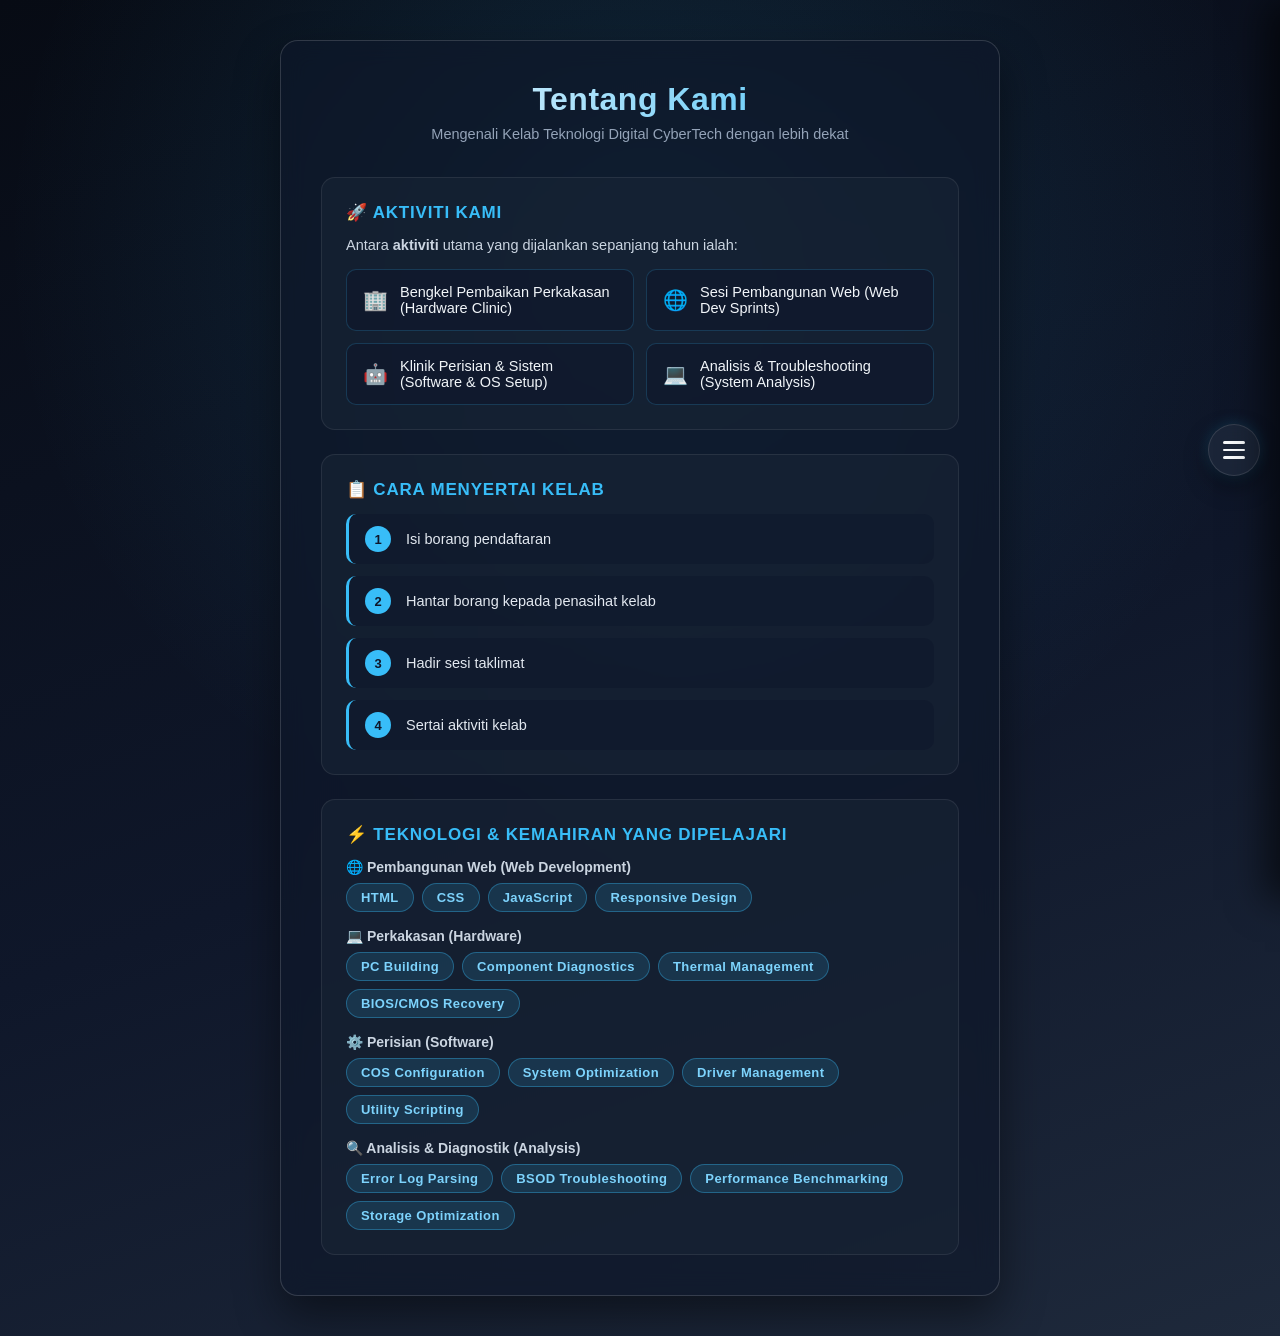
==== about.html @ 149c9549 "index.html" ====
<!DOCTYPE html>
<html lang="ms">
<head>
    <link rel="stylesheet" href="style.css">
    <link rel="stylesheet" href="aboutstyle.css">   
    <meta charset="UTF-8">
    <meta name="viewport" content="width=device-width, initial-scale=1.0">
    <title>Tentang Kami</title>
    <style>
       
    </style>
</head>
<body>

    <button class="sidebar-toggle-btn" id="sidebarToggle" aria-label="Buka Navigasi">
        <span class="hamburger-bar bar1"></span>
        <span class="hamburger-bar bar2"></span>
        <span class="hamburger-bar bar3"></span>
    </button>

    <!-- Backdrop Overlay -->
    <div class="sidebar-backdrop" id="sidebarBackdrop"></div>

    <!-- Off-Canvas Sidebar Drawer -->
    <aside class="sidebar-drawer" id="sidebarDrawer" aria-hidden="true">
        <div class="drawer-header">
            <div>
                <div class="brand-title">Kelab Teknologi Digital</div>
                <div class="brand-subtitle">Menu Navigasi</div>
            </div>
            <button class="close-btn" id="sidebarClose" aria-label="Tutup Menu">
                <svg width="18" height="18" viewBox="0 0 24 24" fill="none" stroke="currentColor" stroke-width="2.5" stroke-linecap="round" stroke-linejoin="round">
                    <line x1="18" y1="6" x2="6" y2="18"></line>
                    <line x1="6" y1="6" x2="18" y2="18"></line>
                </svg>
            </button>
        </div>

        <nav>
            <ul class="nav-list">
                <li>
                    <a href="kelab.html" class="nav-link active">
                        <svg viewBox="0 0 24 24"><path d="M10 20v-6h4v6h5v-8h3L12 3 2 12h3v8z"/></svg>
                        <span>Laman Utama</span>
                    </a>
                </li>
                <li>
                    <a href="about.html" class="nav-link">
                        <svg viewBox="0 0 24 24"><path d="M12 2C6.48 2 2 6.48 2 12s4.48 10 10 10 10-4.48 10-10S17.52 2 12 2zm1 15h-2v-6h2v6zm0-8h-2V7h2v2z"/></svg>
                        <span>Tentang Kami</span>
                    </a>
                </li>
                <li>
                    <a href="project.html" class="nav-link">
                        <svg viewBox="0 0 24 24"><path d="M22.7 19l-9.1-9.1c.9-2.3.4-5-1.5-6.9-2-2-5-2.4-7.4-1.3L9 6 6 9 1.6 4.7C.4 7.1.9 10.1 2.9 12.1c1.9 1.9 4.6 2.4 6.9 1.5l9.1 9.1c.4.4 1 .4 1.4 0l2.4-2.4c.4-.4.4-1 0-1.3z"/></svg>
                        <span>Project</span>
                    </a>
                </li>
                <li>
                    <a href="pendaftaran.html" class="nav-link">
                        <svg viewBox="0 0 24 24"><path d="M20 6h-4V4c0-1.11-.89-2-2-2h-4c-1.11 0-2 .89-2 2v2H4c-1.11 0-1.99.89-1.99 2L2 19c0 1.11.89 2 2 2h16c1.11 0 2-.89 2-2V8c0-1.11-.89-2-2-2zm-6 0h-4V4h4v2z"/></svg>
                        <span>pendaftaran</span>
                    </a>
                </li>
                <li>
                    <a href="service.html" class="nav-link">
                        <svg viewBox="0 0 24 24"><path d="M20 4H4c-1.1 0-1.99.9-1.99 2L2 18c0 1.1.9 2 2 2h16c1.1 0 2-.9 2-2V6c0-1.1-.9-2-2-2zm0 4l-8 5-8-5V6l8 5 8-5v2z"/></svg>
                        <span>Hubungi Kami</span>
                    </a>
                </li>
            </ul>
        </nav>

        <div class="drawer-footer">
            &copy; 2026 Kelab Teknologi Digital
        </div>
    </aside>

    
    <div class="about-container">
        <div class="page-header">
            <h1>Tentang Kami</h1>
            <p>Mengenali Kelab Teknologi Digital CyberTech dengan lebih dekat</p>
        </div>

        <!-- Section 1: Aktiviti Kami -->
        <div class="section-box">
            <h3 class="section-title">🚀 Aktiviti Kami</h3>
            <p class="section-intro">Antara <strong>aktiviti</strong> utama yang dijalankan sepanjang tahun ialah:</p>
            
            <div class="activity-grid">
                <div class="activity-card">
                    <span class="activity-icon">🏢</span>
                    <span>Bengkel Pembaikan Perkakasan (Hardware Clinic)</span>
                </div>
                <div class="activity-card">
                    <span class="activity-icon">🌐</span>
                    <span>Sesi Pembangunan Web (Web Dev Sprints)</span>
                </div>
                <div class="activity-card">
                    <span class="activity-icon">🤖</span>
                    <span>Klinik Perisian & Sistem (Software & OS Setup)</span>
                </div>
                <div class="activity-card">
                    <span class="activity-icon">💻</span>
                    <span>Analisis & Troubleshooting (System Analysis)</span>
                </div>
            </div>
        </div>

        <!-- Section 2: Cara Menyertai Kelab -->
        <div class="section-box">
            <h3 class="section-title">📋 Cara Menyertai Kelab</h3>
            <div class="steps-list">
                <div class="step-item">
                    <span class="step-number">1</span>
                    <span class="step-text">Isi borang pendaftaran</span>
                </div>
                <div class="step-item">
                    <span class="step-number">2</span>
                    <span class="step-text">Hantar borang kepada penasihat kelab</span>
                </div>
                <div class="step-item">
                    <span class="step-number">3</span>
                    <span class="step-text">Hadir sesi taklimat</span>
                </div>
                <div class="step-item">
                    <span class="step-number">4</span>
                    <span class="step-text">Sertai aktiviti kelab</span>
                </div>
            </div>
        </div>

        <!-- Section 3: Teknologi Yang Dipelajari -->
        <div class="section-box" style="margin-bottom: 0;">
            <h3 class="section-title">⚡ Teknologi & Kemahiran Yang Dipelajari</h3>
            
            <div class="tech-group">
                <span class="tech-category-label">🌐 Pembangunan Web (Web Development)</span>
                <div class="tech-pills">
                    <span class="pill">HTML</span>
                    <span class="pill">CSS</span>
                    <span class="pill">JavaScript</span>
                    <span class="pill">Responsive Design</span>
                </div>
            </div>

            <div class="tech-group">
                <span class="tech-category-label">💻 Perkakasan (Hardware)</span>
                <div class="tech-pills">
                    <span class="pill">PC Building</span>
                    <span class="pill">Component Diagnostics</span>
                    <span class="pill">Thermal Management</span>
                    <span class="pill">BIOS/CMOS Recovery</span>
                </div>
            </div>

            <div class="tech-group">
                <span class="tech-category-label">⚙️ Perisian (Software)</span>
                <div class="tech-pills">
                    <span class="pill">COS Configuration</span>
                    <span class="pill">System Optimization</span>
                    <span class="pill">Driver Management</span>
                    <span class="pill">Utility Scripting</span>

                </div>
            </div>

            <div class="tech-group">
                <span class="tech-category-label">🔍 Analisis & Diagnostik (Analysis)</span>
                <div class="tech-pills">
                    <span class="pill">Error Log Parsing</span>
                    <span class="pill">BSOD Troubleshooting</span>
                    <span class="pill">Performance Benchmarking</span>
                    <span class="pill">Storage Optimization</span>
                </div>
            </div>
        </div>
    </div>

    <!-- JavaScript for Sidebar Toggle -->
    <script>
        function toggleSidebar() {
            const sidebar = document.getElementById('mySidebar');
            sidebar.classList.toggle('active');
        }
         // DOM Elements
        const toggleBtn = document.getElementById('sidebarToggle');
        const closeBtn = document.getElementById('sidebarClose');
        const backdrop = document.getElementById('sidebarBackdrop');
        const drawer = document.getElementById('sidebarDrawer');
        const navLinks = document.querySelectorAll('.nav-link');

        // Functions to Open/Close Sidebar
        function openSidebar() {
            drawer.classList.add('active');
            backdrop.classList.add('active');
            toggleBtn.classList.add('active');
            drawer.setAttribute('aria-hidden', 'false');
        }

        function closeSidebar() {
            drawer.classList.remove('active');
            backdrop.classList.remove('active');
            toggleBtn.classList.remove('active');
            drawer.setAttribute('aria-hidden', 'true');
        }

        // Toggle Event
        toggleBtn.addEventListener('click', () => {
            if (drawer.classList.contains('active')) {
                closeSidebar();
            } else {
                openSidebar();
            }
        });

        // Close on 'X' Button and Backdrop Click
        closeBtn.addEventListener('click', closeSidebar);
        backdrop.addEventListener('click', closeSidebar);

        // Close on Escape Key Press
        document.addEventListener('keydown', (e) => {
            if (e.key === 'Escape' && drawer.classList.contains('active')) {
                closeSidebar();
            }
        });

        // Set Active Nav Link on Click & Auto Close Drawer
        navLinks.forEach(link => {
            link.addEventListener('click', function() {
                navLinks.forEach(l => l.classList.remove('active'));
                this.classList.add('active');
                closeSidebar();
            });
        });

    </script>

</body>
</html>
---- style.css ----
/* Modern CSS Reset & Design Tokens */
        :root {
            --bg-dark: #0f172a;
            --bg-card: #1e293b;
            --accent-blue: #38bdf8;
            --text-light: #f8fafc;
            --text-muted: #94a3b8;
            --border-glass: rgba(255, 255, 255, 0.12);
        }

        * {
            box-sizing: border-box;
            margin: 0;
            padding: 0;
        }

        body {
            font-family: 'Segoe UI', system-ui, -apple-system, sans-serif;
            background: linear-gradient(135deg, var(--bg-dark), #1e1e38, var(--bg-dark));
            color: var(--text-light);
            min-height: 100vh;
            display: flex;
            align-items: center;
            justify-content: center;
            overflow-x: hidden;
        }

        /* Floating Fixed Toggle Button on Right Edge */
        .sidebar-toggle-btn {
            position: fixed;
            top: 50%;
            right: 20px;
            transform: translateY(-50%);
            width: 52px;
            height: 52px;
            background: rgba(30, 41, 59, 0.85);
            border: 1px solid var(--border-glass);
            border-radius: 50%;
            display: flex;
            flex-direction: column;
            justify-content: center;
            align-items: center;
            gap: 5px;
            cursor: pointer;
            z-index: 999;
            backdrop-filter: blur(10px);
            -webkit-backdrop-filter: blur(10px);
            box-shadow: 0 10px 25px rgba(0, 0, 0, 0.4), 0 0 15px rgba(56, 189, 248, 0.2);
            transition: all 0.3s cubic-bezier(0.34, 1.56, 0.64, 1);
        }

        .sidebar-toggle-btn:hover {
            border-color: var(--accent-blue);
            transform: translateY(-50%) scale(1.1);
            box-shadow: 0 12px 30px rgba(0, 0, 0, 0.5), 0 0 20px rgba(56, 189, 248, 0.4);
        }

        .hamburger-bar {
            width: 22px;
            height: 2.5px;
            background-color: var(--text-light);
            border-radius: 2px;
            transition: all 0.3s ease;
        }

        /* Hamburger Morphing Animation when Open */
        .sidebar-toggle-btn.active .bar1 {
            transform: translateY(7.5px) rotate(45deg);
            background-color: var(--accent-blue);
        }
        .sidebar-toggle-btn.active .bar2 {
            opacity: 0;
            transform: translateX(-10px);
        }
        .sidebar-toggle-btn.active .bar3 {
            transform: translateY(-7.5px) rotate(-45deg);
            background-color: var(--accent-blue);
        }

        /* Dark Backdrop Overlay */
        .sidebar-backdrop {
            position: fixed;
            inset: 0;
            background: rgba(15, 23, 42, 0.65);
            backdrop-filter: blur(5px);
            -webkit-backdrop-filter: blur(5px);
            opacity: 0;
            visibility: hidden;
            transition: opacity 0.4s ease, visibility 0.4s ease;
            z-index: 1000;
        }

        .sidebar-backdrop.active {
            opacity: 1;
            visibility: visible;
        }

        /* Slide-Out Off-Canvas Drawer */
        .sidebar-drawer {
            position: fixed;
            top: 0;
            right: 0;
            width: 320px;
            max-width: 85vw;
            height: 100vh;
            background: rgba(30, 41, 59, 0.92);
            border-left: 1px solid var(--border-glass);
            box-shadow: -15px 0 35px rgba(0, 0, 0, 0.6);
            backdrop-filter: blur(16px);
            -webkit-backdrop-filter: blur(16px);
            transform: translateX(100%);
            transition: transform 0.4s cubic-bezier(0.25, 1, 0.5, 1);
            z-index: 1010;
            display: flex;
            flex-direction: column;
            padding: 30px 24px;
        }

        .sidebar-drawer.active {
            transform: translateX(0);
        }

        /* Drawer Header */
        .drawer-header {
            display: flex;
            align-items: center;
            justify-content: space-between;
            padding-bottom: 20px;
            border-bottom: 1px solid var(--border-glass);
            margin-bottom: 30px;
        }

        .brand-title {
            font-size: 1.15rem;
            font-weight: 700;
            color: var(--accent-blue);
            letter-spacing: 0.5px;
        }

        .brand-subtitle {
            font-size: 0.75rem;
            color: var(--text-muted);
            margin-top: 2px;
        }

        /* Close Button ('X') */
        .close-btn {
            background: rgba(255, 255, 255, 0.05);
            border: 1px solid var(--border-glass);
            color: var(--text-muted);
            width: 36px;
            height: 36px;
            border-radius: 10px;
            display: flex;
            align-items: center;
            justify-content: center;
            cursor: pointer;
            transition: all 0.25s ease;
        }

        .close-btn:hover {
            background: rgba(239, 68, 68, 0.15);
            border-color: rgba(239, 68, 68, 0.4);
            color: #ef4444;
            transform: rotate(90deg);
        }

        /* Nav List */
        .nav-list {
            list-style: none;
            display: flex;
            flex-direction: column;
            gap: 10px;
        }

        .nav-link {
            display: flex;
            align-items: center;
            gap: 14px;
            padding: 14px 16px;
            color: var(--text-light);
            text-decoration: none;
            font-size: 0.95rem;
            font-weight: 600;
            border-radius: 12px;
            border: 1px solid transparent;
            background: rgba(255, 255, 255, 0.02);
            transition: all 0.25s ease;
        }

        .nav-link svg {
            width: 20px;
            height: 20px;
            fill: var(--text-muted);
            transition: fill 0.25s ease, transform 0.25s ease;
        }

        .nav-link:hover, .nav-link.active {
            background: rgba(56, 189, 248, 0.12);
            border-color: rgba(56, 189, 248, 0.3);
            color: var(--accent-blue);
            transform: translateX(-4px);
        }

        .nav-link:hover svg, .nav-link.active svg {
            fill: var(--accent-blue);
            transform: scale(1.1);
        }

        /* Drawer Footer */
        .drawer-footer {
            margin-top: auto;
            padding-top: 20px;
            border-top: 1px solid var(--border-glass);
            font-size: 0.75rem;
            color: var(--text-muted);
            text-align: center;
        }
        /* Body styling */
        body {
            background: linear-gradient(135deg, #0f172a, #475569);
            min-height: 100vh;
            margin: 0;
            padding: 40px 20px;
            display: flex;
            flex-direction: column;
            justify-content: center;
            align-items: center;
            color: #f8fafc;
            font-family: Arial, sans-serif;
        }

        /* Form container */
        .form-container {
            width: 100%;
            max-width: 550px;
            background: rgba(15, 23, 42, 0.4);
            padding: 35px;
            border-radius: 8px;
            border: 1px solid rgba(255, 255, 255, 0.15);
            box-shadow: 0 10px 30px rgba(0, 0, 0, 0.3);
        }

        h2 {
            text-align: center;
            margin-top: 0;
            margin-bottom: 25px;
        }

        /* Form rows */
        .form-group {
            display: flex;
            align-items: center;
            margin-bottom: 12px; /* Close spacing */
        }

        .form-group label {
            width: 140px;
            font-weight: bold;
            flex-shrink: 0;
        }

        .form-group input[type="text"],
        .form-group input[type="email"],
        .form-group input[type="password"],
        .form-group select,
        .form-group textarea {
            flex: 1;
            width: 100%;
            background-color: transparent !important;
            color: white;
            border: 1px solid rgba(255, 255, 255, 0.5);
            border-radius: 4px;
            padding: 10px;
            box-sizing: border-box;
        }

        select option {
            background-color: #0f172a;
            color: white;
        }

        ::placeholder {
            color: #cbd5e1;
            opacity: 0.8;
        }

        /* Form buttons */
        .form-buttons {
            display: flex;
            gap: 12px;
            margin-left: 140px;
            margin-top: 25px;
        }

        .form-buttons input {
            background-color: transparent;
            color: white;
            border: 1px solid rgba(255, 255, 255, 0.5);
            padding: 8px 20px;
            border-radius: 4px;
            cursor: pointer;
            font-weight: bold;
            transition: background 0.3s ease;
        }

        .form-buttons input:hover {
            background-color: rgba(255, 255, 255, 0.2);
        }

        html, body {
            min-height: 100vh;
            background:
                radial-gradient(circle at 50% 18%, rgba(56, 189, 248, 0.14), transparent 50%),
                linear-gradient(160deg, #070b14 0%, #0f172a 55%, #1e293b 100%);
        }
---- aboutstyle.css ----
body {
            /* Transitions from dark blue (#0f172a) to a sleek gray (#475569) at a 135-degree angle */
            background: linear-gradient(135deg, #0f172a, #475569);
            
            /* Makes sure the gradient covers the entire browser window height and centers content */
            min-height: 100vh;
            margin: 0;
            padding: 40px 20px;
            display: flex;
            flex-direction: column;
            justify-content: center;
            align-items: center;
            
            /* Light text color */
            color: #f8fafc;
            font-family: Arial, sans-serif;
        }
        :root {
            --bg-dark: #0f172a;
            --bg-card: #1e293b;
            --accent-blue: #38bdf8;
            --text-light: #f8fafc;
            --text-muted: #94a3b8;
            --border-glass: rgba(255, 255, 255, 0.12);
        }
        
    * {
            box-sizing: border-box;
        }

        body {
            background: linear-gradient(135deg, #0f172a, #334155);
            min-height: 100vh;
            margin: 0;
            padding: 40px 20px;
            display: flex;
            flex-direction: column;
            align-items: center;
            color: #f8fafc;
            font-family: 'Segoe UI', Arial, sans-serif;
        }

        /* Main Glass Container */
        .about-container {
            width: 100%;
            max-width: 720px;
            background: rgba(15, 23, 42, 0.65);
            padding: 40px;
            border-radius: 18px;
            border: 1px solid rgba(255, 255, 255, 0.15);
            box-shadow: 0 20px 45px rgba(0, 0, 0, 0.45);
            backdrop-filter: blur(12px);
        }

        /* Page Header with Gradient Text */
        .page-header {
            text-align: center;
            margin-bottom: 35px;
        }

        .page-header h1 {
            font-size: 32px;
            margin: 0 0 8px 0;
            background: linear-gradient(90deg, #f8fafc, #38bdf8);
            -webkit-background-clip: text;
            -webkit-text-fill-color: transparent;
            letter-spacing: 0.5px;
        }

        .page-header p {
            color: #94a3b8;
            font-size: 14.5px;
            margin: 0;
        }

        /* Section Boxes */
        .section-box {
            background: rgba(30, 41, 59, 0.45);
            border: 1px solid rgba(255, 255, 255, 0.08);
            border-radius: 14px;
            padding: 24px;
            margin-bottom: 24px;
            transition: transform 0.25s ease, border-color 0.25s ease;
        }

        .section-box:hover {
            border-color: rgba(56, 189, 248, 0.35);
            transform: translateY(-2px);
        }

        .section-title {
            display: flex;
            align-items: center;
            gap: 10px;
            color: #38bdf8;
            font-size: 17px;
            font-weight: 700;
            letter-spacing: 0.8px;
            margin: 0 0 14px 0;
            text-transform: uppercase;
        }

        .section-intro {
            color: #cbd5e1;
            font-size: 14.5px;
            margin: 0 0 16px 0;
        }

        /* 1. Activity Grid Cards */
        .activity-grid {
            display: grid;
            grid-template-columns: repeat(2, 1fr);
            gap: 12px;
        }

        .activity-card {
            background: rgba(15, 23, 42, 0.6);
            border: 1px solid rgba(56, 189, 248, 0.2);
            border-radius: 10px;
            padding: 14px 16px;
            display: flex;
            align-items: center;
            gap: 12px;
            font-size: 14.5px;
            color: #f1f5f9;
            transition: all 0.2s ease;
        }

        .activity-card:hover {
            background: rgba(56, 189, 248, 0.12);
            border-color: #38bdf8;
        }

        .activity-icon {
            font-size: 20px;
        }

        /* 2. Step-by-Step Join Timeline */
        .steps-list {
            display: flex;
            flex-direction: column;
            gap: 12px;
        }

        .step-item {
            display: flex;
            align-items: center;
            gap: 15px;
            background: rgba(15, 23, 42, 0.5);
            padding: 12px 16px;
            border-radius: 10px;
            border-left: 3px solid #38bdf8;
        }

        .step-number {
            background: #38bdf8;
            color: #0f172a;
            font-weight: 800;
            font-size: 13px;
            width: 26px;
            height: 26px;
            border-radius: 50%;
            display: flex;
            align-items: center;
            justify-content: center;
            flex-shrink: 0;
        }

        .step-text {
            font-size: 14.5px;
            color: #e2e8f0;
        }

        /* 3. Tech Stack Categories & Pills */
        .tech-group {
            margin-bottom: 16px;
        }

        .tech-group:last-child {
            margin-bottom: 0;
        }

        .tech-category-label {
            font-size: 14px;
            font-weight: 600;
            color: #cbd5e1;
            margin-bottom: 8px;
            display: block;
        }

        .tech-pills {
            display: flex;
            flex-wrap: wrap;
            gap: 8px;
        }

        .pill {
            background: rgba(56, 189, 248, 0.14);
            color: #7dd3fc;
            border: 1px solid rgba(56, 189, 248, 0.35);
            padding: 6px 14px;
            border-radius: 20px;
            font-size: 13px;
            font-weight: 600;
            letter-spacing: 0.4px;
            transition: all 0.2s ease;
        }

        .pill:hover {
            background: #38bdf8;
            color: #0f172a;
            box-shadow: 0 0 12px rgba(56, 189, 248, 0.5);
        }

        /* Responsive Mobile View */
        @media (max-width: 600px) {
            .activity-grid {
                grid-template-columns: 1fr;
            }
            .about-container {
                padding: 25px 18px;
            }
        }

        html, body {
            min-height: 100vh;
            background:
                radial-gradient(circle at 50% 18%, rgba(56, 189, 248, 0.14), transparent 50%),
                linear-gradient(160deg, #070b14 0%, #0f172a 55%, #1e293b 100%);
        }
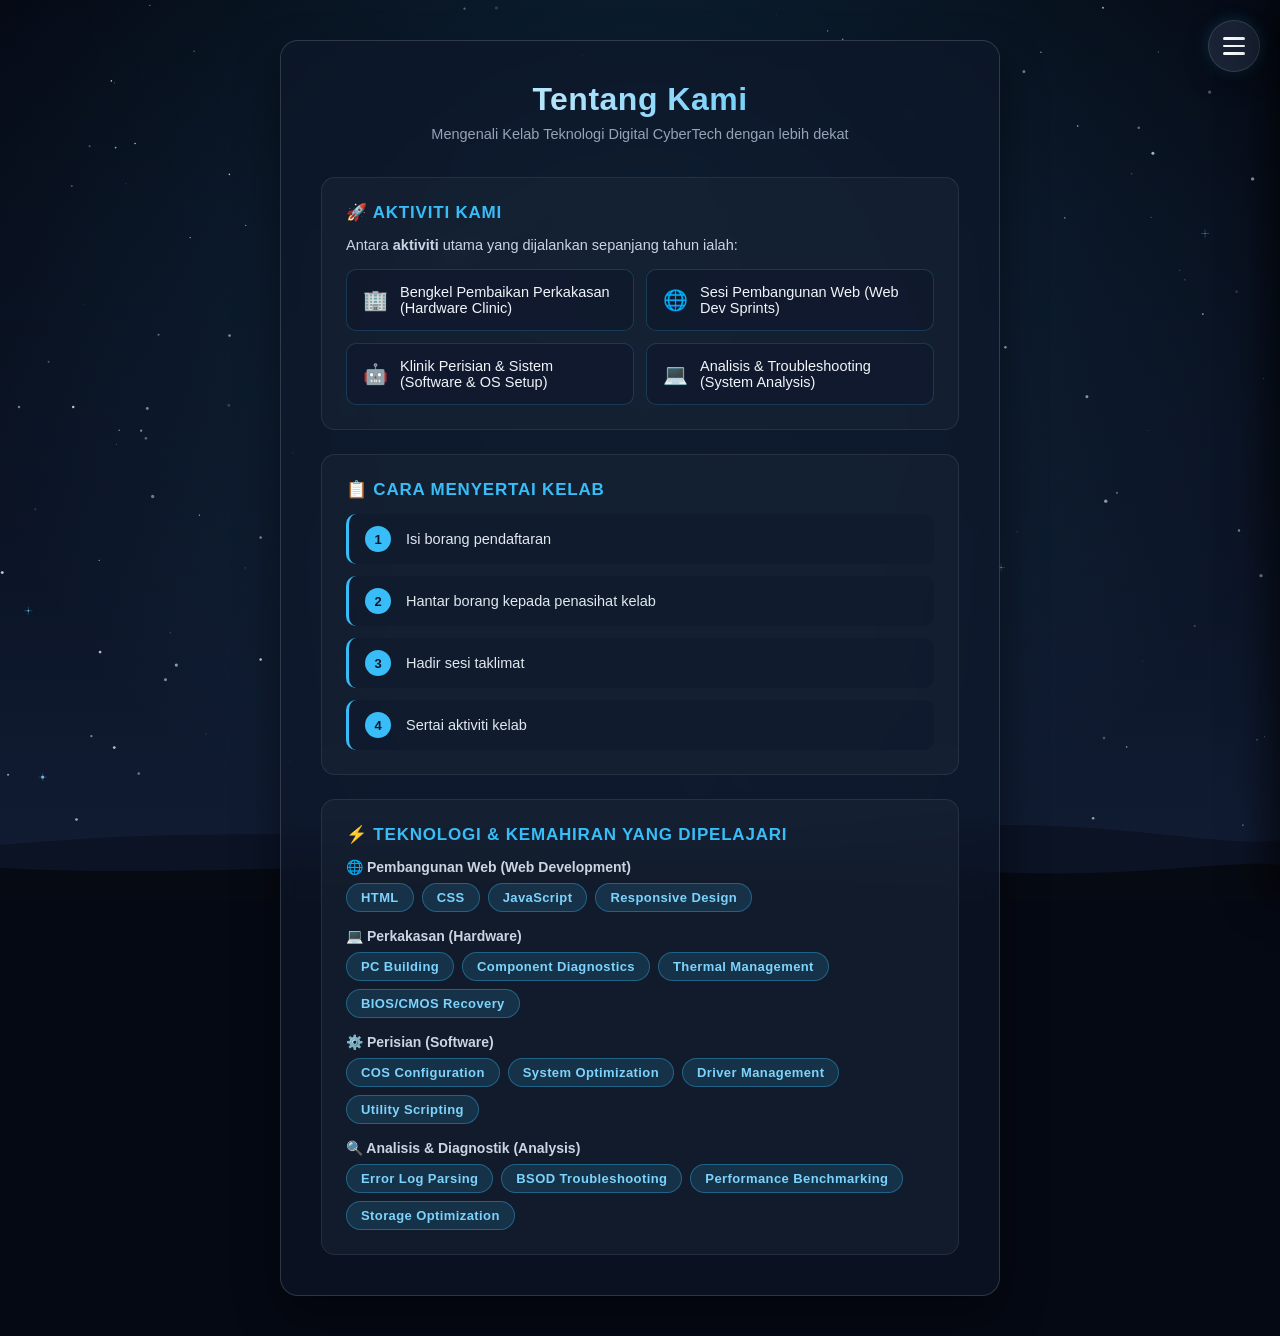
==== commit 46955579: "index.html" ====
--- a/about.html
+++ b/about.html
@@ -3,6 +3,7 @@
 <head>
     <link rel="stylesheet" href="style.css">
     <link rel="stylesheet" href="aboutstyle.css">   
+    <link rel="stylesheet" href="starfield.css">
     <meta charset="UTF-8">
     <meta name="viewport" content="width=device-width, initial-scale=1.0">
     <title>Tentang Kami</title>
@@ -11,6 +12,8 @@
     </style>
 </head>
 <body>
+
+    <canvas id="starfieldCanvas" aria-hidden="true"></canvas>
 
     <button class="sidebar-toggle-btn" id="sidebarToggle" aria-label="Buka Navigasi">
         <span class="hamburger-bar bar1"></span>
@@ -236,6 +239,7 @@
         });
 
     </script>
+    <script src="starfield.js"></script>
 
 </body>
 </html>
--- a/style.css
+++ b/style.css
@@ -28,9 +28,9 @@
         /* Floating Fixed Toggle Button on Right Edge */
         .sidebar-toggle-btn {
             position: fixed;
-            top: 50%;
+            top: 20px;
             right: 20px;
-            transform: translateY(-50%);
+            transform: none;
             width: 52px;
             height: 52px;
             background: rgba(30, 41, 59, 0.85);
@@ -51,7 +51,7 @@
 
         .sidebar-toggle-btn:hover {
             border-color: var(--accent-blue);
-            transform: translateY(-50%) scale(1.1);
+            transform: scale(1.1);
             box-shadow: 0 12px 30px rgba(0, 0, 0, 0.5), 0 0 20px rgba(56, 189, 248, 0.4);
         }
 
@@ -313,4 +313,47 @@
             background:
                 radial-gradient(circle at 50% 18%, rgba(56, 189, 248, 0.14), transparent 50%),
                 linear-gradient(160deg, #070b14 0%, #0f172a 55%, #1e293b 100%);
+        }
+
+        @media (max-width: 600px) {
+            .sidebar-toggle-btn {
+                right: 14px;
+                top: 14px;
+            }
+
+            .sidebar-toggle-btn:hover {
+                transform: scale(1.08);
+            }
+
+            .sidebar-drawer {
+                width: 320px;
+                max-width: min(85vw, 360px);
+                padding: 24px 18px;
+            }
+
+            .form-container {
+                padding: 24px 18px;
+            }
+
+            .form-group {
+                align-items: stretch;
+                flex-direction: column;
+                gap: 6px;
+            }
+
+            .form-group label {
+                width: auto;
+            }
+
+            .form-buttons {
+                margin-left: 0;
+                justify-content: center;
+            }
+        }
+
+        @media (max-width: 380px) {
+            .sidebar-drawer {
+                width: 100vw;
+                max-width: 100vw;
+            }
         }
--- a/aboutstyle.css
+++ b/aboutstyle.css
@@ -227,4 +227,26 @@
             background:
                 radial-gradient(circle at 50% 18%, rgba(56, 189, 248, 0.14), transparent 50%),
                 linear-gradient(160deg, #070b14 0%, #0f172a 55%, #1e293b 100%);
+        }
+
+        @media (max-width: 420px) {
+            body {
+                padding: 24px 12px;
+            }
+
+            .about-container {
+                padding: 22px 16px;
+            }
+
+            .page-header {
+                margin-bottom: 24px;
+            }
+
+            .page-header h1 {
+                font-size: clamp(24px, 8vw, 32px);
+            }
+
+            .section-box {
+                padding: 18px 14px;
+            }
         }
--- a/starfield.css
+++ b/starfield.css
@@ -0,0 +1,18 @@
+html,
+body {
+    background-color: #050914;
+    background-image: none;
+}
+
+body {
+    isolation: isolate;
+}
+
+#starfieldCanvas {
+    position: fixed;
+    inset: 0;
+    width: 100%;
+    height: 100%;
+    z-index: -1;
+    pointer-events: none;
+}
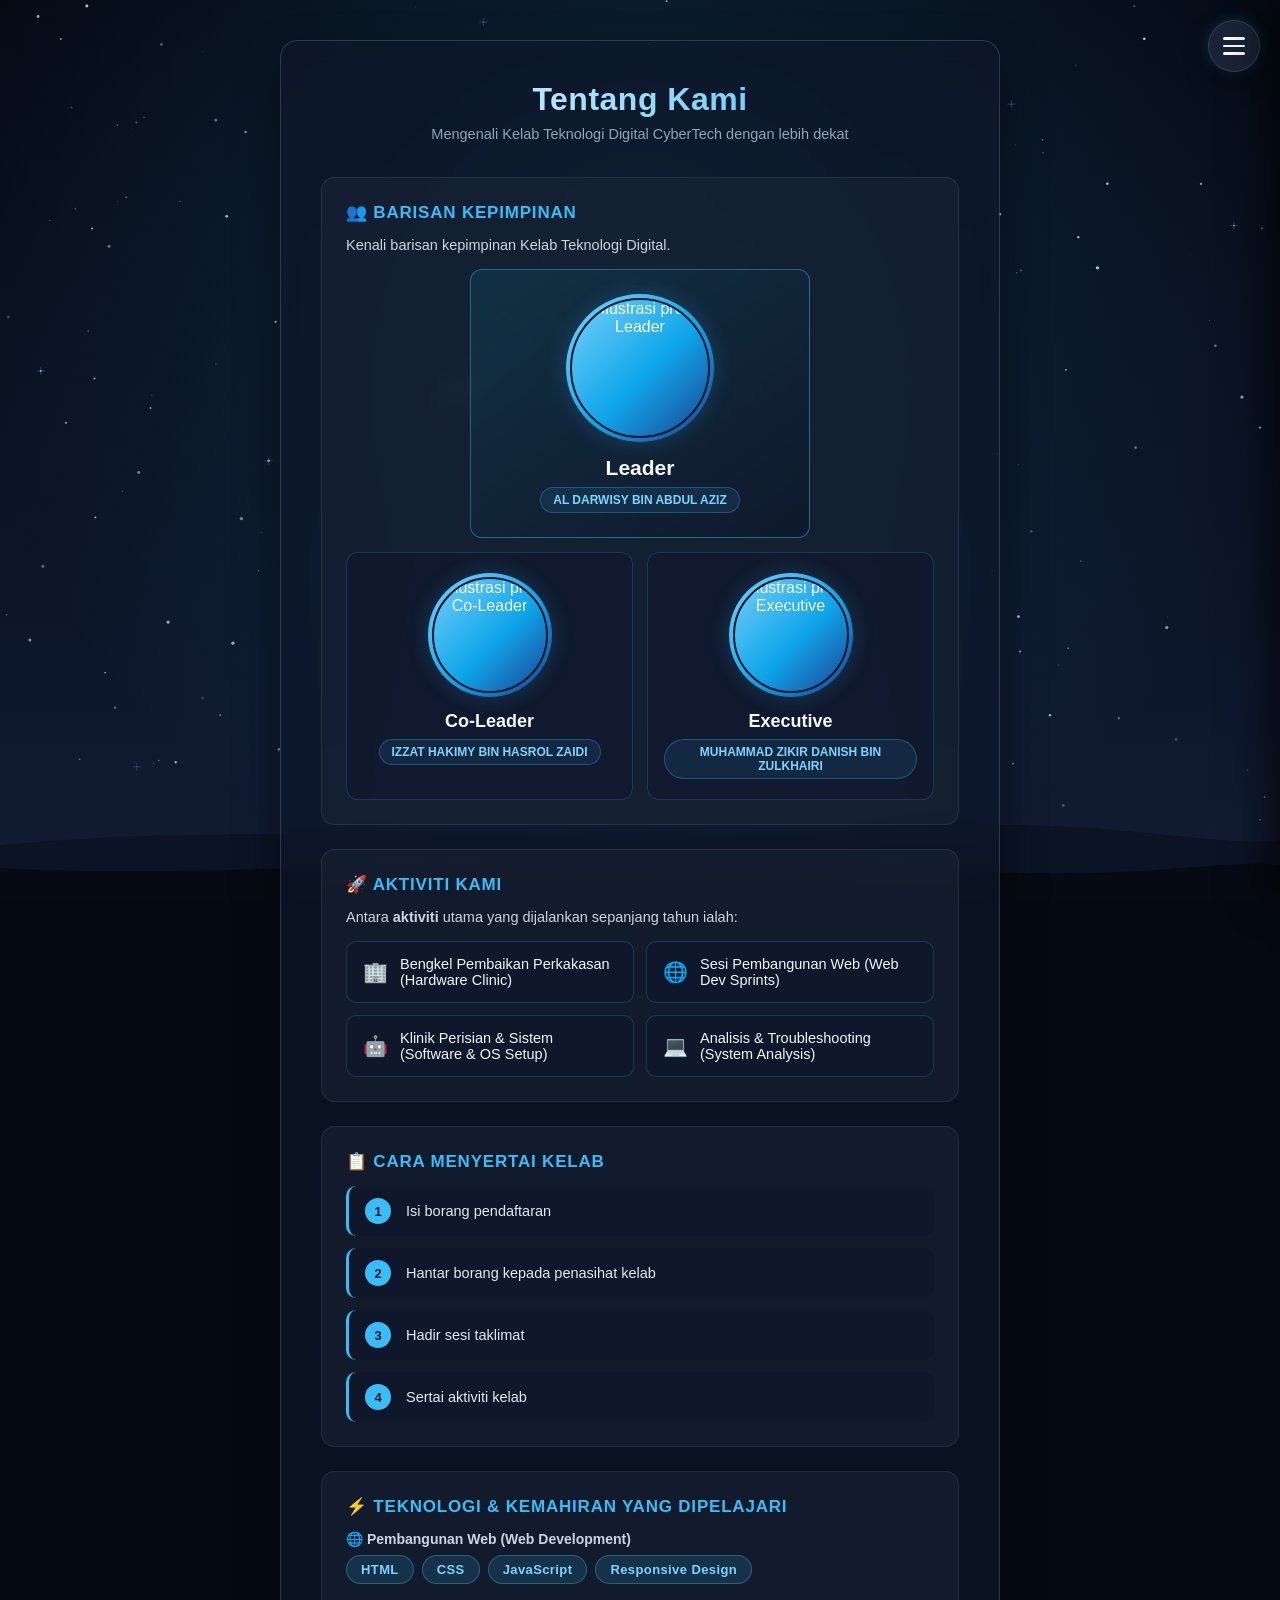
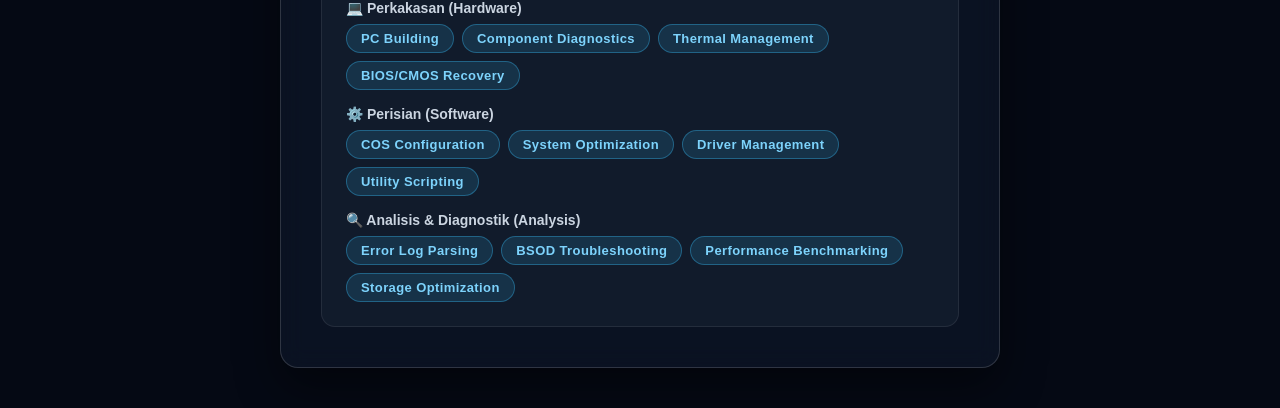
==== commit ebb0dd28: "index.html" ====
--- a/about.html
+++ b/about.html
@@ -86,6 +86,38 @@
             <p>Mengenali Kelab Teknologi Digital CyberTech dengan lebih dekat</p>
         </div>
 
+        <section class="section-box leadership-section" aria-labelledby="leadership-title">
+            <h2 class="section-title" id="leadership-title">👥 Barisan Kepimpinan</h2>
+            <p class="section-intro">Kenali barisan kepimpinan Kelab Teknologi Digital.</p>
+
+            <div class="leadership-layout">
+                <article class="team-card team-card--leader">
+                    <div class="team-photo-frame team-photo-frame--leader">
+                        <img class="team-photo" src="images/Awisy.PNG" alt="Ilustrasi profil Leader">
+                    </div>
+                    <h3 class="team-card-title">Leader</h3>
+                    <span class="team-card-role">AL DARWISY BIN ABDUL AZIZ</span>
+                </article>
+
+                <div class="team-support-grid">
+                    <article class="team-card">
+                        <div class="team-photo-frame">
+                            <img class="team-photo" src="images/member-placeholder.svg" alt="Ilustrasi profil Co-Leader">
+                        </div>
+                        <h3 class="team-card-title">Co-Leader</h3>
+                        <span class="team-card-role">IZZAT HAKIMY BIN HASROL ZAIDI</span>
+                    </article>
+                    <article class="team-card">
+                        <div class="team-photo-frame">
+                            <img class="team-photo" src="images/member-placeholder.svg" alt="Ilustrasi profil Executive">
+                        </div>
+                        <h3 class="team-card-title">Executive</h3>
+                        <span class="team-card-role">MUHAMMAD ZIKIR DANISH BIN ZULKHAIRI</span>
+                    </article>
+                </div>
+            </div>
+        </section>
+
         <!-- Section 1: Aktiviti Kami -->
         <div class="section-box">
             <h3 class="section-title">🚀 Aktiviti Kami</h3>
--- a/aboutstyle.css
+++ b/aboutstyle.css
@@ -249,4 +249,100 @@
             .section-box {
                 padding: 18px 14px;
             }
+        }
+
+        .leadership-section {
+            overflow: hidden;
+        }
+
+        .leadership-layout {
+            display: flex;
+            flex-direction: column;
+            gap: 14px;
+        }
+
+        .team-card {
+            display: flex;
+            flex-direction: column;
+            align-items: center;
+            padding: 20px 16px;
+            text-align: center;
+            background: rgba(15, 23, 42, 0.62);
+            border: 1px solid rgba(56, 189, 248, 0.2);
+            border-radius: 12px;
+            transition: border-color 0.2s ease, transform 0.2s ease, box-shadow 0.2s ease;
+        }
+
+        .team-card:hover {
+            transform: translateY(-3px);
+            border-color: rgba(56, 189, 248, 0.65);
+            box-shadow: 0 10px 24px rgba(2, 8, 23, 0.28);
+        }
+
+        .team-card--leader {
+            width: min(100%, 340px);
+            align-self: center;
+            padding: 24px 18px;
+            background: linear-gradient(145deg, rgba(14, 116, 144, 0.2), rgba(15, 23, 42, 0.78));
+            border-color: rgba(56, 189, 248, 0.45);
+        }
+
+        .team-support-grid {
+            display: grid;
+            grid-template-columns: repeat(2, minmax(0, 1fr));
+            gap: 14px;
+        }
+
+        .team-photo-frame {
+            width: 124px;
+            height: 124px;
+            padding: 4px;
+            margin-bottom: 14px;
+            border-radius: 50%;
+            background: linear-gradient(135deg, #7dd3fc, #0ea5e9 55%, #1e3a8a);
+            box-shadow: 0 0 22px rgba(56, 189, 248, 0.2);
+        }
+
+        .team-photo-frame--leader {
+            width: 148px;
+            height: 148px;
+        }
+
+        .team-photo {
+            display: block;
+            width: 100%;
+            height: 100%;
+            border: 2px solid #0f172a;
+            border-radius: 50%;
+            object-fit: cover;
+        }
+
+        .team-card-title {
+            margin: 0 0 7px;
+            color: #f8fafc;
+            font-size: 18px;
+        }
+
+        .team-card--leader .team-card-title {
+            font-size: 21px;
+        }
+
+        .team-card-role {
+            padding: 5px 12px;
+            border: 1px solid rgba(56, 189, 248, 0.3);
+            border-radius: 999px;
+            background: rgba(56, 189, 248, 0.1);
+            color: #7dd3fc;
+            font-size: 12px;
+            font-weight: 600;
+        }
+
+        @media (max-width: 520px) {
+            .team-support-grid {
+                grid-template-columns: 1fr;
+            }
+
+            .team-card {
+                padding: 18px 14px;
+            }
         }
